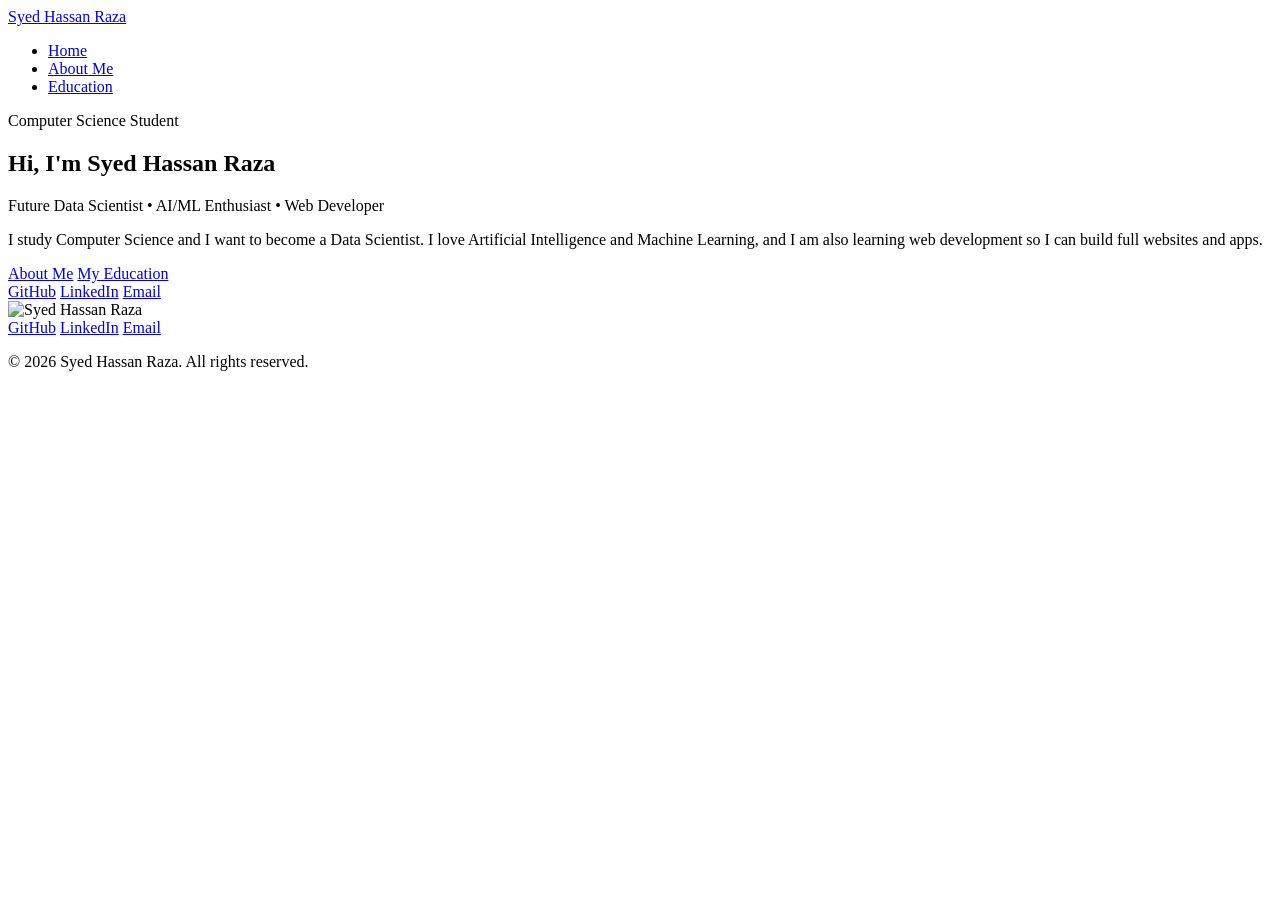
==== index.html @ 7b7467eb "Create basic home page with navigation and hero section" ====
<!DOCTYPE html>
<html lang="en">
<head>
  <meta charset="UTF-8">
  <meta name="viewport" content="width=device-width, initial-scale=1.0">
  <title>Home | Syed Hassan Raza</title>
  <link rel="stylesheet" href="style.css">
</head>
<body>
  <header class="site-header">
    <div class="container nav-container">
      <a href="index.html" class="logo highlight">Syed Hassan Raza</a>
      <nav>
        <ul class="nav-links">
          <li><a href="index.html" class="active">Home</a></li>
          <li><a href="about.html">About Me</a></li>
          <li><a href="education.html">Education</a></li>
        </ul>
      </nav>
    </div>
  </header>

  <main class="container">
    <section class="hero">
      <div class="hero-text">
        <span class="badge">Computer Science Student</span>
        <h1>Hi, I'm <span class="highlight">Syed Hassan Raza</span></h1>
        <p class="roles">Future Data Scientist &bull; AI/ML Enthusiast &bull; Web Developer</p>
        <p>I study Computer Science and I want to become a Data Scientist. I love Artificial Intelligence and Machine Learning, and I am also learning web development so I can build full websites and apps.</p>
        <div class="button-group">
          <a href="about.html" class="btn btn-primary">About Me</a>
          <a href="education.html" class="btn btn-outline">My Education</a>
        </div>
        <div class="social-links">
          <a href="https://github.com/L1F24BSCS0945" target="_blank" rel="noopener">GitHub</a>
          <a href="https://www.linkedin.com/in/syed-hassan-raza-5140983b1/" target="_blank" rel="noopener">LinkedIn</a>
          <a href="mailto:syedhassanraza@gmail.com">Email</a>
        </div>
      </div>
      <div class="profile-ring">
        <div class="profile-frame">
          <img src="images/profile.jpg" alt="Syed Hassan Raza">
        </div>
      </div>
    </section>
  </main>

  <footer class="site-footer">
    <div class="container">
      <div class="footer-links">
        <a href="https://github.com/L1F24BSCS0945" target="_blank" rel="noopener">GitHub</a>
        <a href="https://www.linkedin.com/in/syed-hassan-raza-5140983b1/" target="_blank" rel="noopener">LinkedIn</a>
        <a href="mailto:syedhassanraza@gmail.com">Email</a>
      </div>
      <p>&copy; 2026 Syed Hassan Raza. All rights reserved.</p>
    </div>
  </footer>

</body>
</html>
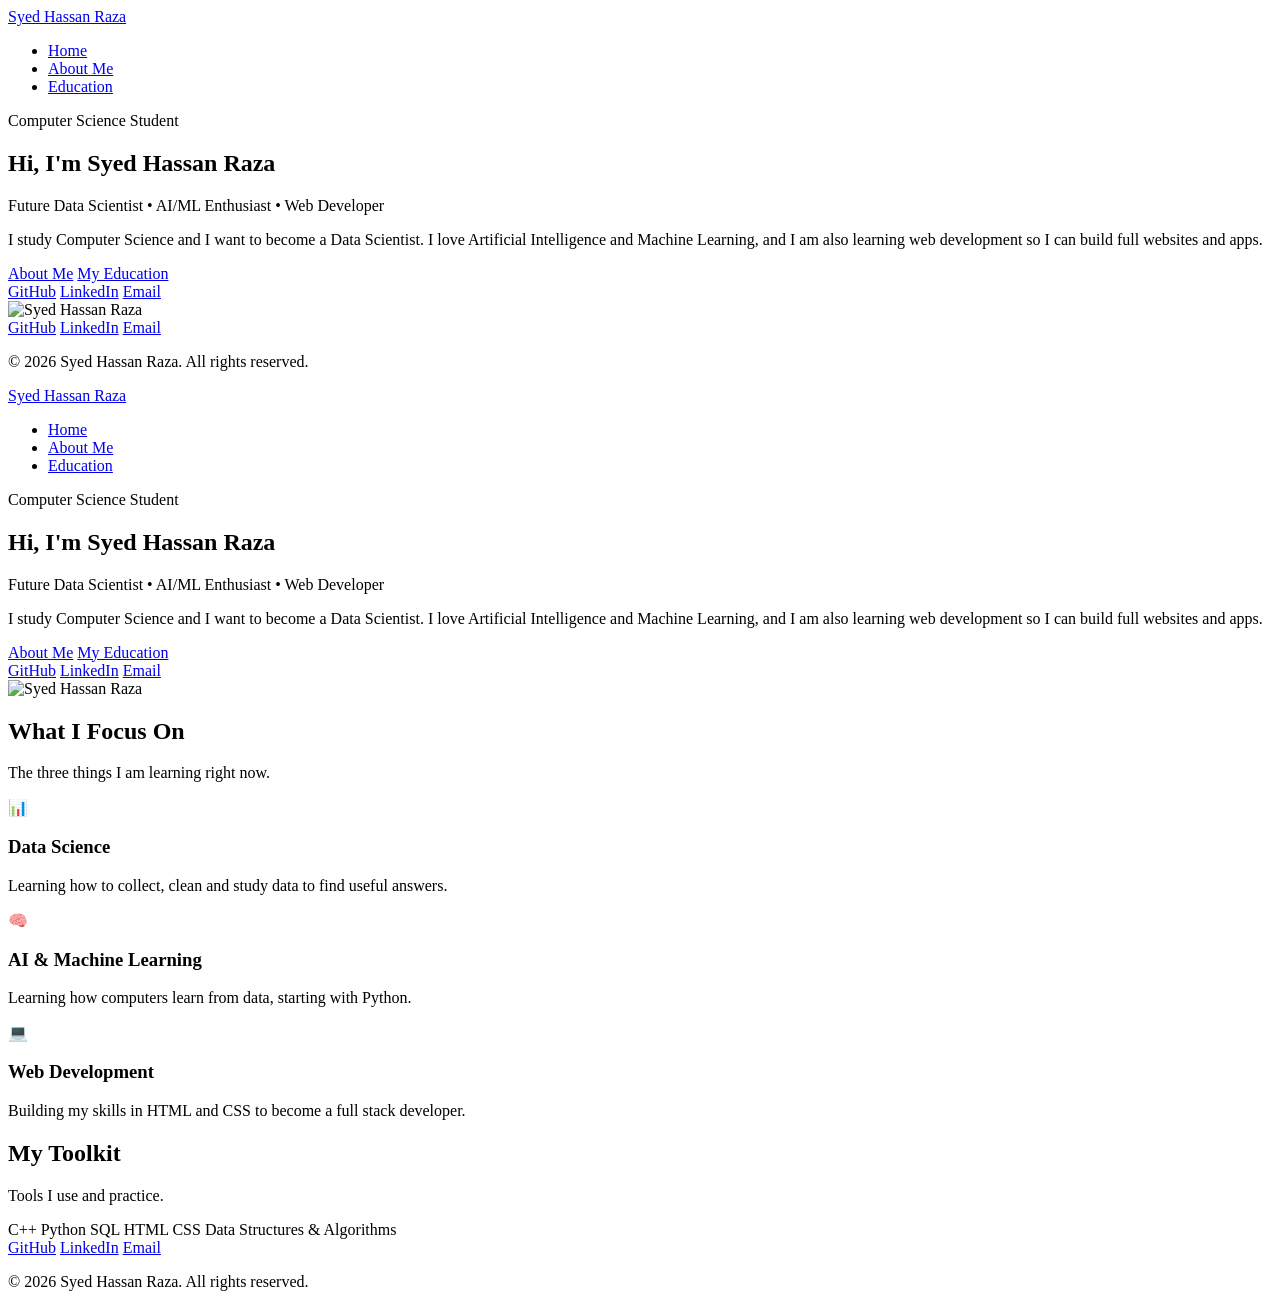
==== commit a5595da7: "Add focus areas and technical skills sections" ====
--- a/index.html
+++ b/index.html
@@ -59,3 +59,99 @@
 
 </body>
 </html>
+
+<!DOCTYPE html>
+<html lang="en">
+<head>
+  <meta charset="UTF-8">
+  <meta name="viewport" content="width=device-width, initial-scale=1.0">
+  <title>Home | Syed Hassan Raza</title>
+  <link rel="stylesheet" href="style.css">
+</head>
+<body>
+  <header class="site-header">
+    <div class="container nav-container">
+      <a href="index.html" class="logo highlight">Syed Hassan Raza</a>
+      <nav>
+        <ul class="nav-links">
+          <li><a href="index.html" class="active">Home</a></li>
+          <li><a href="about.html">About Me</a></li>
+          <li><a href="education.html">Education</a></li>
+        </ul>
+      </nav>
+    </div>
+  </header>
+
+  <main class="container">
+    <section class="hero">
+      <div class="hero-text">
+        <span class="badge">Computer Science Student</span>
+        <h1>Hi, I'm <span class="highlight">Syed Hassan Raza</span></h1>
+        <p class="roles">Future Data Scientist &bull; AI/ML Enthusiast &bull; Web Developer</p>
+        <p>I study Computer Science and I want to become a Data Scientist. I love Artificial Intelligence and Machine Learning, and I am also learning web development so I can build full websites and apps.</p>
+        <div class="button-group">
+          <a href="about.html" class="btn btn-primary">About Me</a>
+          <a href="education.html" class="btn btn-outline">My Education</a>
+        </div>
+        <div class="social-links">
+          <a href="https://github.com/L1F24BSCS0945" target="_blank" rel="noopener">GitHub</a>
+          <a href="https://www.linkedin.com/in/syed-hassan-raza-5140983b1/" target="_blank" rel="noopener">LinkedIn</a>
+          <a href="mailto:syedhassanraza@gmail.com">Email</a>
+        </div>
+      </div>
+      <div class="profile-ring">
+        <div class="profile-frame">
+          <img src="images/profile.jpg" alt="Syed Hassan Raza">
+        </div>
+      </div>
+    </section>
+
+    <section class="section">
+      <h2 class="section-title">What I <span class="highlight">Focus On</span></h2>
+      <p class="section-subtitle">The three things I am learning right now.</p>
+      <div class="card-grid">
+        <article class="card">
+          <div class="icon">&#128202;</div>
+          <h3>Data Science</h3>
+          <p>Learning how to collect, clean and study data to find useful answers.</p>
+        </article>
+        <article class="card">
+          <div class="icon">&#129504;</div>
+          <h3>AI &amp; Machine Learning</h3>
+          <p>Learning how computers learn from data, starting with Python.</p>
+        </article>
+        <article class="card">
+          <div class="icon">&#128187;</div>
+          <h3>Web Development</h3>
+          <p>Building my skills in HTML and CSS to become a full stack developer.</p>
+        </article>
+      </div>
+    </section>
+
+    <section class="section">
+      <h2 class="section-title">My <span class="highlight">Toolkit</span></h2>
+      <p class="section-subtitle">Tools I use and practice.</p>
+      <div class="chips">
+        <span class="chip">C++</span>
+        <span class="chip">Python</span>
+        <span class="chip">SQL</span>
+        <span class="chip">HTML</span>
+        <span class="chip">CSS</span>
+        <span class="chip">Data Structures &amp; Algorithms</span>
+      </div>
+    </section>
+  </main>
+
+  <footer class="site-footer">
+    <div class="container">
+      <div class="footer-links">
+        <a href="https://github.com/L1F24BSCS0945" target="_blank" rel="noopener">GitHub</a>
+        <a href="https://www.linkedin.com/in/syed-hassan-raza-5140983b1/" target="_blank" rel="noopener">LinkedIn</a>
+        <a href="mailto:syedhassanraza@gmail.com">Email</a>
+      </div>
+      <p>&copy; 2026 Syed Hassan Raza. All rights reserved.</p>
+    </div>
+  </footer>
+
+</body>
+</html>
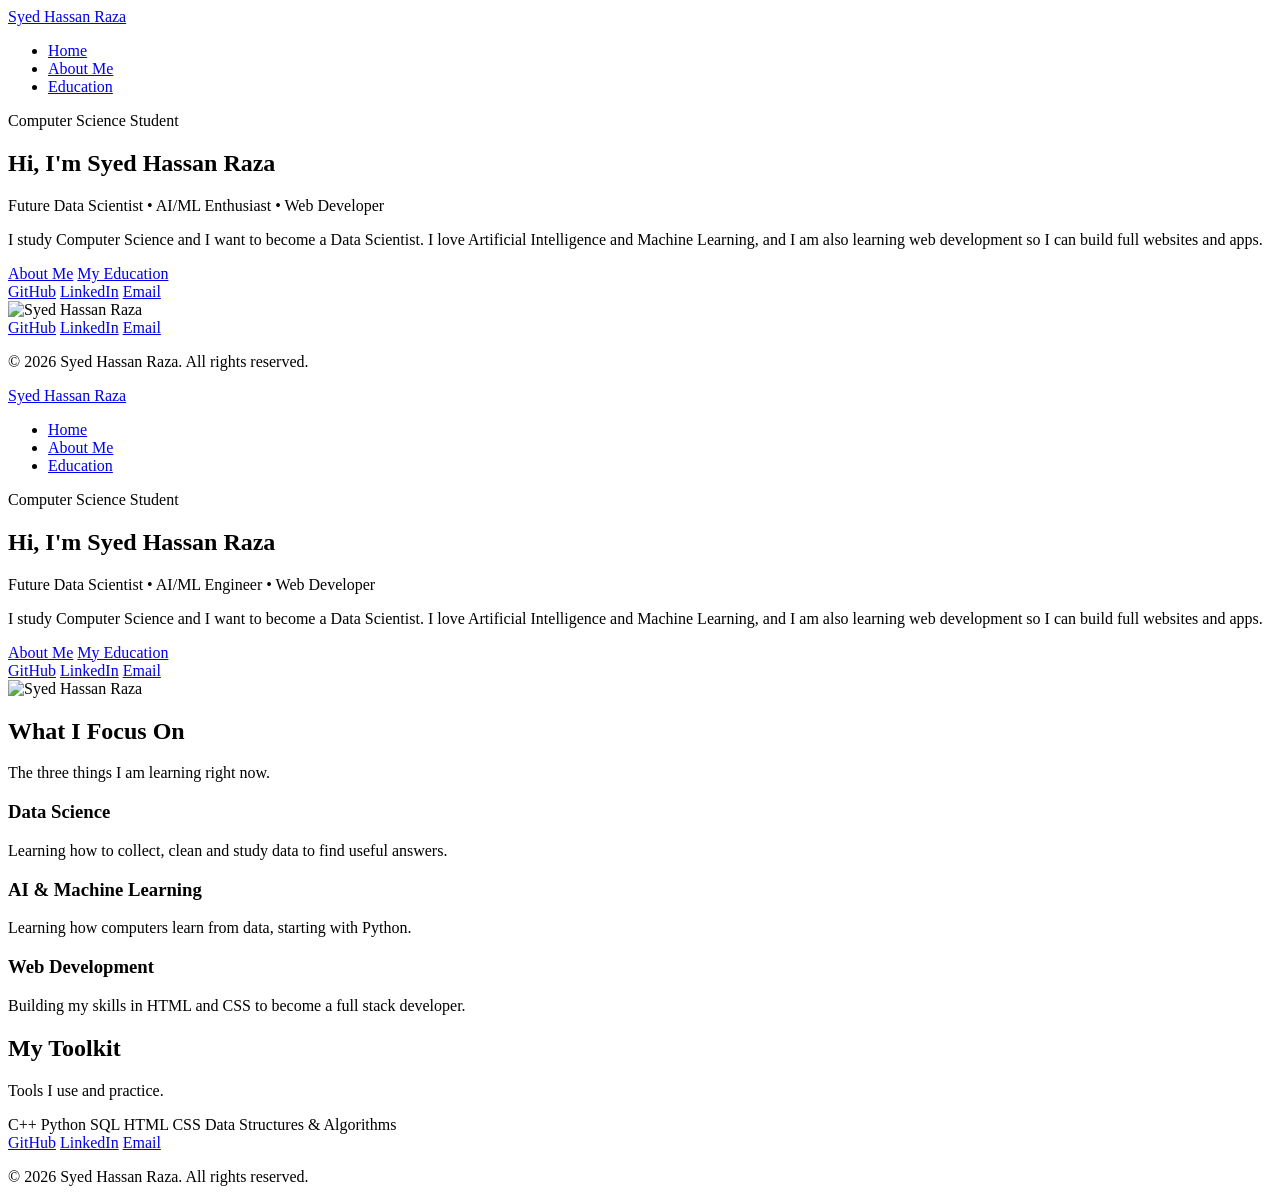
==== commit e71729d8: "Add focus areas and toolkit" ====
--- a/index.html
+++ b/index.html
@@ -87,7 +87,7 @@
       <div class="hero-text">
         <span class="badge">Computer Science Student</span>
         <h1>Hi, I'm <span class="highlight">Syed Hassan Raza</span></h1>
-        <p class="roles">Future Data Scientist &bull; AI/ML Enthusiast &bull; Web Developer</p>
+        <p class="roles">Future Data Scientist &bull; AI/ML Engineer &bull; Web Developer</p>
         <p>I study Computer Science and I want to become a Data Scientist. I love Artificial Intelligence and Machine Learning, and I am also learning web development so I can build full websites and apps.</p>
         <div class="button-group">
           <a href="about.html" class="btn btn-primary">About Me</a>
@@ -111,17 +111,14 @@
       <p class="section-subtitle">The three things I am learning right now.</p>
       <div class="card-grid">
         <article class="card">
-          <div class="icon">&#128202;</div>
           <h3>Data Science</h3>
           <p>Learning how to collect, clean and study data to find useful answers.</p>
         </article>
         <article class="card">
-          <div class="icon">&#129504;</div>
           <h3>AI &amp; Machine Learning</h3>
           <p>Learning how computers learn from data, starting with Python.</p>
         </article>
         <article class="card">
-          <div class="icon">&#128187;</div>
           <h3>Web Development</h3>
           <p>Building my skills in HTML and CSS to become a full stack developer.</p>
         </article>
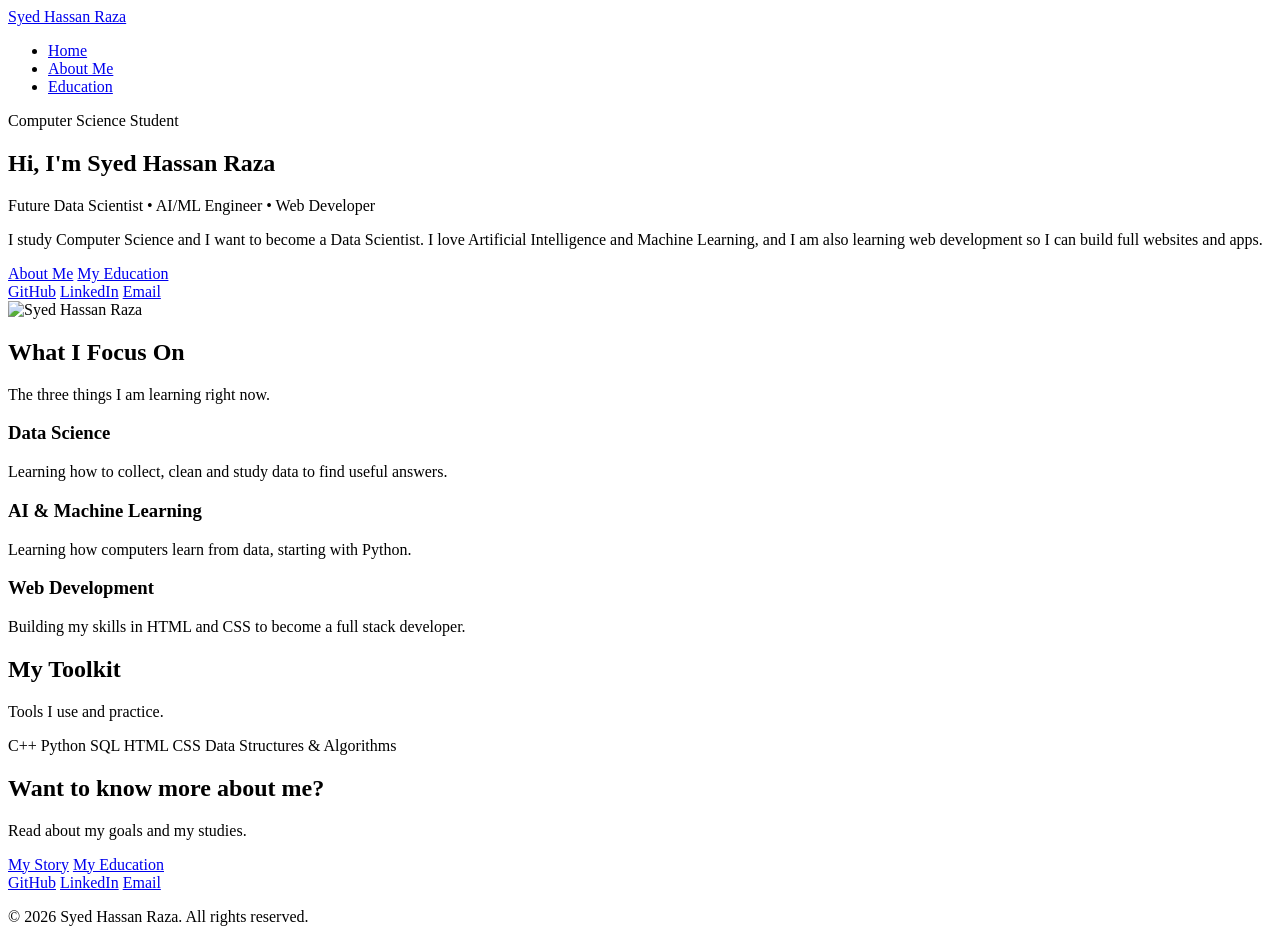
==== commit 1a6af273: "Complete final index.html" ====
--- a/index.html
+++ b/index.html
@@ -1,64 +1,3 @@
-
-<!DOCTYPE html>
-<html lang="en">
-<head>
-  <meta charset="UTF-8">
-  <meta name="viewport" content="width=device-width, initial-scale=1.0">
-  <title>Home | Syed Hassan Raza</title>
-  <link rel="stylesheet" href="style.css">
-</head>
-<body>
-  <header class="site-header">
-    <div class="container nav-container">
-      <a href="index.html" class="logo highlight">Syed Hassan Raza</a>
-      <nav>
-        <ul class="nav-links">
-          <li><a href="index.html" class="active">Home</a></li>
-          <li><a href="about.html">About Me</a></li>
-          <li><a href="education.html">Education</a></li>
-        </ul>
-      </nav>
-    </div>
-  </header>
-
-  <main class="container">
-    <section class="hero">
-      <div class="hero-text">
-        <span class="badge">Computer Science Student</span>
-        <h1>Hi, I'm <span class="highlight">Syed Hassan Raza</span></h1>
-        <p class="roles">Future Data Scientist &bull; AI/ML Enthusiast &bull; Web Developer</p>
-        <p>I study Computer Science and I want to become a Data Scientist. I love Artificial Intelligence and Machine Learning, and I am also learning web development so I can build full websites and apps.</p>
-        <div class="button-group">
-          <a href="about.html" class="btn btn-primary">About Me</a>
-          <a href="education.html" class="btn btn-outline">My Education</a>
-        </div>
-        <div class="social-links">
-          <a href="https://github.com/L1F24BSCS0945" target="_blank" rel="noopener">GitHub</a>
-          <a href="https://www.linkedin.com/in/syed-hassan-raza-5140983b1/" target="_blank" rel="noopener">LinkedIn</a>
-          <a href="mailto:syedhassanraza@gmail.com">Email</a>
-        </div>
-      </div>
-      <div class="profile-ring">
-        <div class="profile-frame">
-          <img src="images/profile.jpg" alt="Syed Hassan Raza">
-        </div>
-      </div>
-    </section>
-  </main>
-
-  <footer class="site-footer">
-    <div class="container">
-      <div class="footer-links">
-        <a href="https://github.com/L1F24BSCS0945" target="_blank" rel="noopener">GitHub</a>
-        <a href="https://www.linkedin.com/in/syed-hassan-raza-5140983b1/" target="_blank" rel="noopener">LinkedIn</a>
-        <a href="mailto:syedhassanraza@gmail.com">Email</a>
-      </div>
-      <p>&copy; 2026 Syed Hassan Raza. All rights reserved.</p>
-    </div>
-  </footer>
-
-</body>
-</html>
 
 <!DOCTYPE html>
 <html lang="en">
@@ -137,6 +76,17 @@
         <span class="chip">Data Structures &amp; Algorithms</span>
       </div>
     </section>
+
+    <section class="section">
+      <div class="cta card">
+        <h2>Want to know more about me?</h2>
+        <p>Read about my goals and my studies.</p>
+        <div class="button-group">
+          <a href="about.html" class="btn btn-primary">My Story</a>
+          <a href="education.html" class="btn btn-outline">My Education</a>
+        </div>
+      </div>
+    </section>
   </main>
 
   <footer class="site-footer">
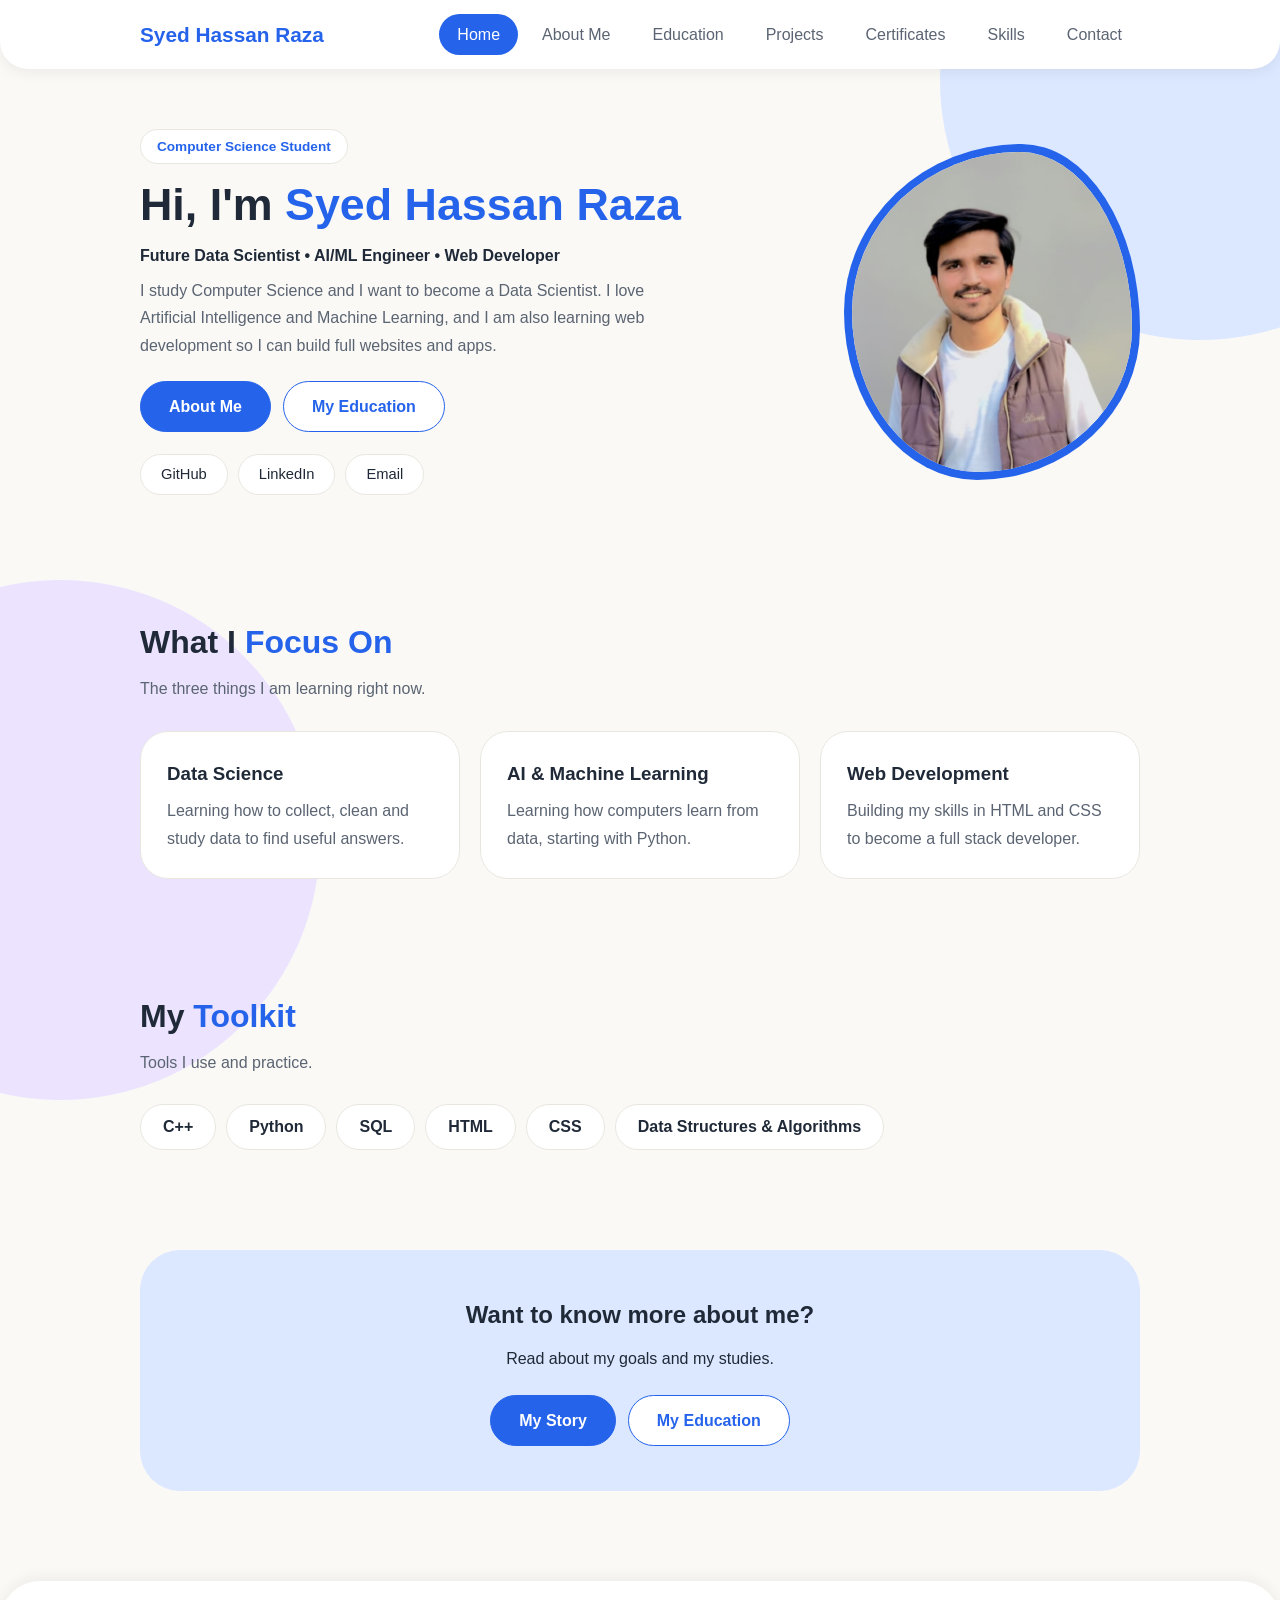
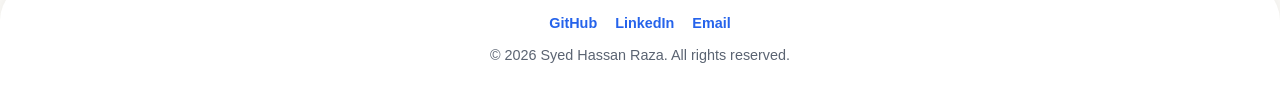
==== commit c9bed15f: "adding projects.htlm and update all exsisting files according to this projects.html" ====
--- a/index.html
+++ b/index.html
@@ -1,4 +1,3 @@
-
 <!DOCTYPE html>
 <html lang="en">
 <head>
@@ -6,6 +5,7 @@
   <meta name="viewport" content="width=device-width, initial-scale=1.0">
   <title>Home | Syed Hassan Raza</title>
   <link rel="stylesheet" href="style.css">
+  <link rel="stylesheet" href="extra.css">
 </head>
 <body>
   <header class="site-header">
@@ -16,6 +16,10 @@
           <li><a href="index.html" class="active">Home</a></li>
           <li><a href="about.html">About Me</a></li>
           <li><a href="education.html">Education</a></li>
+          <li><a href="projects.html">Projects</a></li>
+          <li><a href="certificates.html">Certificates</a></li>
+          <li><a href="skills.html">Skills</a></li>
+          <li><a href="contact.html">Contact</a></li>
         </ul>
       </nav>
     </div>
@@ -101,4 +105,4 @@
   </footer>
 
 </body>
-</html>
+</html>
--- a/style.css
+++ b/style.css
@@ -0,0 +1,437 @@
+:root {
+  --bg: #faf9f6;
+  --white: #ffffff;
+  --text: #1f2937;
+  --muted: #5b6472;
+  --line: #e8e6df;
+  --main: #2563eb;
+  --main-dark: #1d4ed8;
+  --light-blue: #dce8ff;
+  --light-purple: #ece4ff;
+}
+
+* {
+  box-sizing: border-box;
+  margin: 0;
+  padding: 0;
+}
+
+body {
+  font-family: "Segoe UI", Arial, sans-serif;
+  color: var(--text);
+  background: var(--bg);
+  line-height: 1.7;
+  overflow-x: hidden;
+}
+
+body::before {
+  content: "";
+  position: fixed;
+  top: -180px;
+  right: -180px;
+  width: 520px;
+  height: 520px;
+  border-radius: 50%;
+  background: var(--light-blue);
+  z-index: -1;
+}
+
+body::after {
+  content: "";
+  position: fixed;
+  bottom: -200px;
+  left: -200px;
+  width: 520px;
+  height: 520px;
+  border-radius: 50%;
+  background: var(--light-purple);
+  z-index: -1;
+}
+
+a {
+  color: inherit;
+  text-decoration: none;
+}
+
+.container {
+  width: 90%;
+  max-width: 1000px;
+  margin: 0 auto;
+}
+
+.section {
+  padding: 50px 0;
+}
+
+.section-title {
+  font-size: 2rem;
+  margin: 10px 0 6px;
+}
+
+.section-subtitle {
+  color: var(--muted);
+  margin-bottom: 28px;
+}
+
+.highlight {
+  color: var(--main);
+}
+
+.badge {
+  display: inline-block;
+  padding: 5px 16px;
+  border-radius: 30px;
+  background: var(--white);
+  border: 1px solid var(--line);
+  color: var(--main);
+  font-size: 0.85rem;
+  font-weight: 600;
+}
+
+.site-header {
+  position: sticky;
+  top: 0;
+  z-index: 10;
+  background: var(--white);
+  border-radius: 0 0 28px 28px;
+  box-shadow: 0 4px 14px rgba(0, 0, 0, 0.06);
+}
+
+.nav-container {
+  display: flex;
+  justify-content: space-between;
+  align-items: center;
+  flex-wrap: wrap;
+  gap: 10px;
+  padding: 14px 0;
+}
+
+.logo {
+  font-size: 1.3rem;
+  font-weight: 700;
+}
+
+.nav-links {
+  display: flex;
+  gap: 6px;
+  list-style: none;
+}
+
+.nav-links a {
+  display: block;
+  padding: 7px 18px;
+  border-radius: 30px;
+  color: var(--muted);
+  transition: 0.2s;
+}
+
+.nav-links a:hover {
+  background: var(--bg);
+  color: var(--text);
+}
+
+.nav-links a.active {
+  background: var(--main);
+  color: var(--white);
+}
+
+.button-group {
+  display: flex;
+  flex-wrap: wrap;
+  gap: 12px;
+  margin-top: 22px;
+}
+
+.btn {
+  display: inline-block;
+  padding: 11px 28px;
+  border-radius: 30px;
+  font-weight: 600;
+  border: 1px solid var(--main);
+  transition: 0.2s;
+}
+
+.btn-primary {
+  background: var(--main);
+  color: var(--white);
+}
+
+.btn-primary:hover {
+  background: var(--main-dark);
+  transform: translateY(-2px);
+}
+
+.btn-outline {
+  background: var(--white);
+  color: var(--main);
+}
+
+.btn-outline:hover {
+  background: var(--light-blue);
+  transform: translateY(-2px);
+}
+
+.hero {
+  display: flex;
+  align-items: center;
+  justify-content: space-between;
+  gap: 50px;
+  padding: 60px 0;
+}
+
+.hero-text {
+  flex: 1;
+}
+
+.hero-text h1 {
+  font-size: 2.8rem;
+  line-height: 1.2;
+  margin: 14px 0 10px;
+}
+
+.hero-text p {
+  color: var(--muted);
+  max-width: 540px;
+  margin-bottom: 8px;
+}
+
+.hero-text .roles {
+  color: var(--text);
+  font-weight: 600;
+}
+
+.social-links {
+  display: flex;
+  flex-wrap: wrap;
+  gap: 10px;
+  margin-top: 22px;
+}
+
+.social-links a {
+  padding: 7px 20px;
+  border: 1px solid var(--line);
+  border-radius: 30px;
+  background: var(--white);
+  font-size: 0.92rem;
+  transition: 0.2s;
+}
+
+.social-links a:hover {
+  border-color: var(--main);
+  color: var(--main);
+}
+
+.profile-ring {
+  flex-shrink: 0;
+  padding: 8px;
+  background: var(--main);
+  border-radius: 60% 40% 55% 45% / 50% 55% 45% 50%;
+}
+
+.profile-frame {
+  width: 280px;
+  height: 320px;
+  overflow: hidden;
+  border-radius: 60% 40% 55% 45% / 50% 55% 45% 50%;
+  background: var(--white);
+}
+
+.profile-frame img {
+  width: 100%;
+  height: 100%;
+  object-fit: cover;
+  object-position: center top;
+  display: block;
+}
+
+.card-grid {
+  display: grid;
+  gap: 20px;
+  grid-template-columns: repeat(auto-fit, minmax(240px, 1fr));
+}
+
+.card {
+  background: var(--white);
+  border: 1px solid var(--line);
+  border-radius: 28px;
+  padding: 26px;
+  transition: 0.2s;
+}
+
+.card:hover {
+  transform: translateY(-4px);
+  border-color: var(--main);
+  box-shadow: 0 10px 24px rgba(37, 99, 235, 0.12);
+}
+
+.card h3 {
+  margin-bottom: 8px;
+}
+
+.card p,
+.card li {
+  color: var(--muted);
+}
+
+.card p + p {
+  margin-top: 10px;
+}
+
+.card ul {
+  padding-left: 20px;
+}
+
+.icon {
+  font-size: 2rem;
+  margin-bottom: 8px;
+}
+
+.about-layout {
+  display: grid;
+  grid-template-columns: 2fr 1fr;
+  gap: 20px;
+  margin-top: 24px;
+}
+
+.facts {
+  list-style: none;
+  padding: 0 !important;
+}
+
+.facts li {
+  padding: 8px 0;
+  border-bottom: 1px solid var(--line);
+}
+
+.facts li:last-child {
+  border: none;
+}
+
+.facts strong {
+  color: var(--text);
+}
+
+.chips {
+  display: flex;
+  flex-wrap: wrap;
+  gap: 10px;
+}
+
+.chip {
+  padding: 8px 22px;
+  border-radius: 30px;
+  background: var(--white);
+  border: 1px solid var(--line);
+  font-weight: 600;
+  transition: 0.2s;
+}
+
+.chip:hover {
+  background: var(--light-blue);
+  border-color: var(--main);
+}
+
+.timeline {
+  border-left: 3px solid var(--main);
+  padding-left: 26px;
+  margin-left: 8px;
+}
+
+.timeline-item {
+  background: var(--white);
+  border: 1px solid var(--line);
+  border-radius: 28px;
+  padding: 24px;
+  margin-bottom: 20px;
+}
+
+.timeline-item p {
+  color: var(--muted);
+}
+
+.date {
+  color: var(--main) !important;
+  font-size: 0.9rem;
+  font-weight: 600;
+}
+
+.institution {
+  color: var(--text) !important;
+  font-weight: 600;
+}
+
+.cta {
+  text-align: center;
+  padding: 44px 24px;
+  background: var(--light-blue);
+  border-color: var(--light-blue);
+  border-radius: 40px;
+}
+
+.cta .button-group {
+  justify-content: center;
+}
+
+.cta p {
+  max-width: 650px;
+  margin: 10px auto 0;
+  color: var(--text);
+}
+
+.site-footer {
+  margin-top: 40px;
+  padding: 30px 0;
+  text-align: center;
+  background: var(--white);
+  border-radius: 40px 40px 0 0;
+  box-shadow: 0 -4px 14px rgba(0, 0, 0, 0.05);
+  color: var(--muted);
+  font-size: 0.9rem;
+}
+
+.footer-links {
+  display: flex;
+  justify-content: center;
+  flex-wrap: wrap;
+  gap: 18px;
+  margin-bottom: 8px;
+}
+
+.footer-links a {
+  color: var(--main);
+  font-weight: 600;
+}
+
+.footer-links a:hover {
+  text-decoration: underline;
+}
+
+@media (max-width: 800px) {
+  .hero {
+    flex-direction: column-reverse;
+    text-align: center;
+    gap: 30px;
+  }
+
+  .hero-text p {
+    margin-left: auto;
+    margin-right: auto;
+  }
+
+  .button-group,
+  .social-links {
+    justify-content: center;
+  }
+
+  .hero-text h1 {
+    font-size: 2.2rem;
+  }
+
+  .about-layout {
+    grid-template-columns: 1fr;
+  }
+
+  .nav-container {
+    justify-content: center;
+  }
+}
